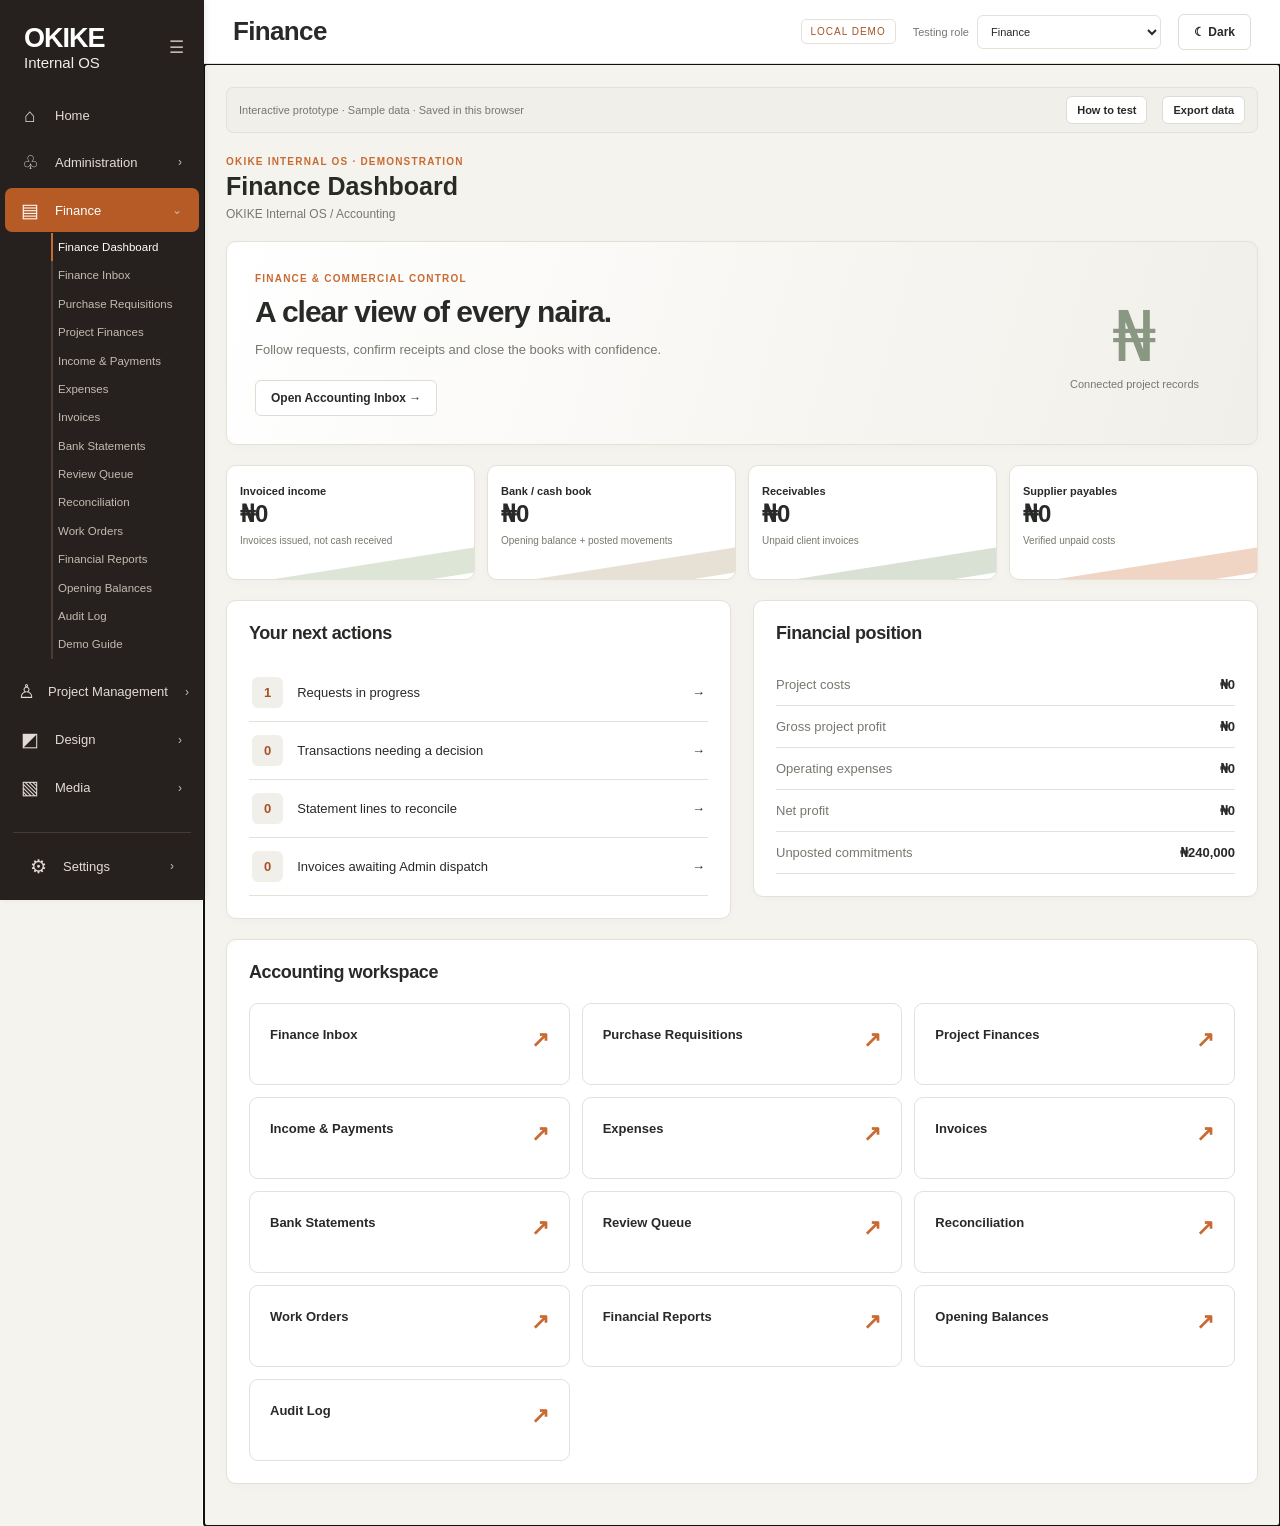
==== integration-candidate/index.html @ 0bf29d43 "Add isolated Administration and Finance integration candidate v0.1 Stage shared OKIKE prototype, dep" ====
<!DOCTYPE html><html lang="en"><head><meta charset="utf-8"><meta name="viewport" content="width=device-width,initial-scale=1"><title>OKIKE | Internal OS — Integrated Development</title><link rel="stylesheet" href="home.css"><link rel="stylesheet" href="accounting.css"><link rel="stylesheet" href="integration.css"></head><body>
<div id="app" class="app-shell"><aside class="sidebar" id="sidebar"><div class="brand-bar"><div class="brand-copy"><b>OKIKE</b><small>Internal OS</small></div><button id="collapseBtn" class="sidebar-toggle" title="Minimize sidebar" aria-label="Minimize sidebar">☰</button></div><nav id="sideNav" aria-label="Main navigation"></nav><div class="sidebar-footer" id="sideSettings"></div></aside>
<div class="main-content"><header class="topbar"><div class="top-title" id="topTitle">Home</div><div class="top-right"><label class="top-search"><span>⌕</span><input id="globalSearch" placeholder="Search across projects, documents, people..." aria-label="Global project search"></label><button class="plain-button notification" id="notifyBtn" title="Notifications">♧<i></i></button><button class="profile" id="profileBtn"><span class="avatar">OK</span><span>OKIKE Team</span><span>⌄</span></button></div></header><main id="content" class="content" tabindex="-1"></main></div></div>
<div id="toast" class="toast" role="status" aria-live="polite"></div><div id="modalRoot"></div><script src="home.js"></script><script src="accounting.js"></script><script src="integration.js"></script></body></html>
---- integration-candidate/home.css ----
:root{--orange:#C96A32;--orange-dark:#A95124;--sage:#899783;--ivory:#F5F3ED;--white:#FFFFFF;--charcoal:#353B36;--stone:#DEDCD3;--muted:#85877F;--sidebar:#29231F;--sidebar-text:#C8C0B7;--success:#66866A;--border:#E9E6DE;--page:#F5F3ED;--panel:#fff;--ink:#282A27;--sub:#77786F;--line:#E5E1D9;--soft:#F1EFE9;--shadow:0 2px 8px rgba(44,37,29,.025)}
body[data-theme="dark"]{--page:#101011;--panel:#1d1b1b;--ink:#F4F1EB;--sub:#B6B2AC;--line:#3A3735;--soft:#262321;--border:#373331;--stone:#514A46;--shadow:0 1px 10px rgba(0,0,0,.2)}
*{box-sizing:border-box}html,body{margin:0;min-height:100%;font-family:Arial,Helvetica,sans-serif;font-size:13px;color:var(--ink);background:var(--page)}button,input,select,textarea{font:inherit}button{cursor:pointer}button:focus-visible,a:focus-visible,input:focus-visible,select:focus-visible,textarea:focus-visible{outline:2px solid var(--orange);outline-offset:2px}a{color:inherit}.app-shell{min-height:100vh;display:flex}.sidebar{width:204px;flex:none;position:fixed;inset:0 auto 0 0;background:#26211E;color:#DED6CD;display:flex;flex-direction:column;z-index:30;transition:width .2s;box-shadow:2px 0 6px #00000010}.brand-bar{display:flex;align-items:center;justify-content:space-between;padding:23px 13px 24px 24px;min-height:94px}.brand-copy b{display:block;font-size:27px;letter-spacing:-1px;color:white}.brand-copy small{font-size:15px;color:#eee}.sidebar-toggle{color:#c3b8af;background:transparent;border:0;border-radius:7px;padding:7px;font-size:17px}.sidebar-toggle:hover{background:#44392f}#sideNav{overflow-y:auto;overflow-x:hidden;flex:1;padding:0 5px;scrollbar-width:thin}.nav-entry{margin-bottom:4px}.nav-main{display:flex;width:100%;align-items:center;gap:13px;background:transparent;color:#e3dcd6;border:0;border-radius:7px;text-align:left;padding:11px 13px;font-size:13px}.nav-main.active{background:#b65a26;color:white}.nav-main:hover:not(.active){background:#3b312c}.nav-icon{font-size:19px;width:24px;text-align:center;line-height:1}.nav-label{flex:1;white-space:nowrap}.nav-arrow{font-size:12px;color:#c4bcb3;padding:4px}.nav-sub{padding:1px 0 7px 46px}.nav-sub a,.nav-sub button{display:block;text-decoration:none;background:none;border:0;color:#c5bbb1;padding:7px 5px;font-size:11.5px;text-align:left;width:100%;line-height:1.25;border-left:2px solid #4a3b33}.nav-sub a:hover,.nav-sub a.selected,.nav-sub button:hover{color:#fff;border-left-color:var(--orange)}.nav-nested{padding-left:10px}.nav-caption{font-size:10px;letter-spacing:.6px;color:#d99269;padding:9px 4px 3px}.sidebar-footer{border-top:1px solid #463a32;margin:8px 13px;padding:11px 0 0}.sidebar.minimized{width:70px}.sidebar.minimized .brand-copy,.sidebar.minimized .nav-label,.sidebar.minimized .nav-arrow,.sidebar.minimized .nav-sub{display:none}.sidebar.minimized .brand-bar{justify-content:center;padding:26px 0;min-height:94px}.sidebar.minimized .nav-main{justify-content:center;padding:15px 8px}.sidebar.minimized .sidebar-footer{margin:8px 8px}.sidebar.minimized .nav-icon{width:auto}.main-content{min-width:0;margin-left:204px;flex:1;transition:margin-left .2s}.sidebar.minimized~.main-content{margin-left:70px}.topbar{height:64px;background:var(--panel);border-bottom:1px solid var(--line);display:flex;justify-content:space-between;align-items:center;padding:0 29px;position:sticky;top:0;z-index:15}.top-title{font-size:26px;font-weight:700;letter-spacing:-.65px}.top-right{display:flex;align-items:center;gap:17px}.top-search{border:1px solid var(--stone);border-radius:7px;height:38px;display:flex;align-items:center;gap:9px;padding:0 12px;min-width:320px;color:var(--sub);background:var(--panel)}.top-search span{font-size:22px}.top-search input{border:0;background:transparent;outline:none;color:var(--ink);width:100%;font-size:12px}.plain-button{border:0;background:none;color:var(--ink);font-size:23px}.notification{position:relative}.notification i{position:absolute;background:var(--orange);width:8px;height:8px;border-radius:50%;right:2px;top:2px}.profile{display:flex;align-items:center;border:0;border-left:1px solid var(--line);padding-left:15px;gap:9px;background:none;color:var(--ink);font-weight:600}.avatar{display:grid;place-items:center;background:#8F9C86;color:white;width:34px;height:34px;border-radius:50%;font-size:12px}.content{max-width:1490px;margin:auto;padding:23px 22px 42px}.home-layout{display:grid;grid-template-columns:minmax(0,2.04fr) minmax(290px,.98fr);gap:16px}.main-stack,.side-stack{display:flex;flex-direction:column;gap:16px;min-width:0}.card{border:1px solid var(--line);background:var(--panel);border-radius:10px;box-shadow:var(--shadow)}.card-pad{padding:18px}.hero{height:195px;position:relative;overflow:hidden;background:linear-gradient(110deg,#eae3db 0%,#f1ebe4 57%,#dbc4a9 100%);display:flex;align-items:center;padding:24px}.hero:after{content:"";position:absolute;right:0;top:0;bottom:0;width:38%;background:linear-gradient(90deg,#f1ebe4 0%,transparent 32%),url('assets/construction-hero.jpg') center/cover no-repeat;opacity:.95}body[data-theme="dark"] .hero{background:linear-gradient(100deg,#29231f,#3c2b22)}body[data-theme="dark"] .hero:after{background:linear-gradient(90deg,#352820 0%,transparent 44%),url('assets/construction-hero.jpg') center/cover no-repeat;filter:brightness(.63)}.hero-copy{z-index:1;max-width:64%}.hero h1{font-size:26px;line-height:1.1;border-left:3px solid var(--orange);padding-left:16px;margin:0 0 10px}.hero p{font-size:13px;line-height:1.5;max-width:465px;margin:0 0 18px 19px}.hero-actions{display:flex;gap:10px;margin-left:1px}.btn{border-radius:6px;border:1px solid var(--stone);background:var(--panel);color:var(--ink);padding:10px 15px;font-size:12px;font-weight:600;display:inline-flex;align-items:center;justify-content:center;gap:8px;text-decoration:none}.btn:hover{border-color:var(--orange)}.btn.primary{background:var(--orange-dark);border-color:var(--orange-dark);color:#fff}.btn.primary:hover{background:#8f411d}.btn.small{padding:7px 10px;font-size:11px}.btn.ghost{border:none;background:transparent;color:var(--orange)}.metrics{display:grid;grid-template-columns:repeat(4,minmax(0,1fr));gap:12px}.metric{position:relative;overflow:hidden;padding:17px 13px;min-height:93px;display:flex;align-items:flex-start;gap:12px}.metric:after{content:"";position:absolute;bottom:-13px;left:0;right:0;height:25px;transform:skewY(-9deg);background:#dde5d6}body[data-theme="dark"] .metric:after{opacity:.21}.metric:nth-child(2):after{background:#e7e0d4}.metric:nth-child(3):after{background:#d9e1d4}.metric:nth-child(4):after{background:#f0d4c4}.metric-icon{font-size:26px;color:var(--orange)}.metric label{display:block;font-size:11px;font-weight:600;margin:2px 0 5px}.metric strong{display:block;font-size:28px;line-height:1}.panel-title{display:flex;align-items:flex-start;justify-content:space-between;gap:10px;margin-bottom:16px}.panel-heading{display:flex;gap:11px;align-items:flex-start}.panel-heading .ico{font-size:24px;color:var(--orange);line-height:1}.panel-title h2{font-size:18px;margin:0 0 4px;letter-spacing:-.4px}.panel-title p{margin:0;color:var(--sub);font-size:11.5px}.inline-link{background:none;border:0;color:var(--orange-dark);font-size:12px;white-space:nowrap;font-weight:bold}.table-scroll{max-height:285px;overflow:auto}.data-table{width:100%;border-collapse:collapse;text-align:left;font-size:11.5px;min-width:660px}.data-table th{background:var(--soft);font-size:10.5px;text-align:left;padding:11px 10px;position:sticky;top:0;z-index:1}.data-table th:first-child{border-radius:7px 0 0 7px}.data-table th:last-child{border-radius:0 7px 7px 0}.data-table td{border-bottom:1px solid var(--line);padding:9px 10px}.data-table td strong{display:block;font-size:11.5px}.data-table td small{display:block;color:var(--sub);font-size:10px;margin-top:3px}.status{display:inline-flex;padding:5px 9px;border-radius:15px;font-weight:600;font-size:10.5px;background:#e9e7e3;color:#555}.status.active,.status.on-track,.status.completed{background:#dfe9d9;color:#37553b}.status.at-risk{background:#fbe2d0;color:#a65225}.status.planning,.status.pending{background:#e7e6e1;color:#64615b}.status.on-hold{background:#f3e3cf;color:#8b6128}body[data-theme="dark"] .status{filter:brightness(.8)}.progress{display:inline-block;vertical-align:middle;width:80px;height:7px;background:var(--line);border-radius:9px;overflow:hidden;margin-left:7px}.progress span{display:block;height:100%;background:var(--orange-dark);border-radius:9px}.dots{background:transparent;border:0;color:var(--ink);font-size:20px;padding:3px 9px;border-radius:5px}.dots:hover{background:var(--soft)}.dots-wrap{position:relative}.dots-menu{position:absolute;right:4px;top:29px;background:var(--panel);border:1px solid var(--line);border-radius:8px;z-index:12;min-width:192px;box-shadow:0 9px 24px #0002;padding:5px}.dots-menu button{display:block;width:100%;text-align:left;border:0;background:none;padding:10px 8px;color:var(--ink);font-size:11.5px;border-radius:5px}.dots-menu button:hover{background:var(--soft)}.lower-grid{display:grid;grid-template-columns:1fr 1fr;gap:12px}.chart{height:143px;width:100%;display:block}.chart text{font:11px Arial;fill:var(--sub)}.search-field{height:40px;display:flex;gap:8px;align-items:center;border:1px solid var(--stone);border-radius:6px;padding:0 12px}.search-field input{width:100%;border:0;outline:none;background:transparent;color:var(--ink)}.quick-filters{display:flex;gap:7px;flex-wrap:wrap;margin-top:10px}.chip{border:0;padding:8px 12px;background:var(--soft);border-radius:8px;color:var(--ink);font-size:11px}.chip.active{background:#8e9c83;color:#fff}.list-item{display:flex;gap:11px;padding:10px 0;border-bottom:1px solid var(--line);align-items:flex-start}.list-item:last-child{border-bottom:0}.list-item strong{font-size:12px}.list-item small{display:block;color:var(--sub);font-size:11px;margin-top:4px;line-height:1.35}.list-item input[type=checkbox]{accent-color:var(--orange);margin-top:4px}.list-item .grow{flex:1}.priority{background:#f6ddd0;color:#9b481e;border-radius:6px;padding:4px 7px;font-size:10px}.priority.medium{background:#e0e5d9;color:#57664d}.date-tile{flex:none;width:45px;background:var(--soft);border-radius:6px;padding:7px 4px;text-align:center;font-size:10px;font-weight:700}.date-tile b{display:block;font-size:16px}.kicker{font-size:10px;text-transform:uppercase;letter-spacing:1.2px;color:var(--orange);font-weight:700}.page-heading{display:flex;justify-content:space-between;align-items:center;gap:16px;margin-bottom:16px}.page-heading h1{font-size:25px;margin:4px 0 6px}.page-heading p{margin:0;color:var(--sub);font-size:12px}.page-content{max-width:1180px;margin:0 auto}.toolbar{display:flex;gap:10px;flex-wrap:wrap;align-items:center}.project-rows .data-table{min-width:750px}.project-panel{display:grid;grid-template-columns:repeat(3,1fr);gap:14px}.project-head{padding:18px;display:flex;justify-content:space-between;align-items:center}.tabs{display:flex;gap:5px;overflow:auto;padding-bottom:7px;border-bottom:1px solid var(--line);margin-bottom:16px}.tab{padding:10px 15px;border:none;background:none;color:var(--sub);white-space:nowrap;border-bottom:3px solid transparent}.tab.active{color:var(--orange-dark);border-bottom-color:var(--orange);font-weight:bold}.placeholder{padding:25px;background:var(--soft);border:1px dashed var(--stone);border-radius:8px;color:var(--sub);line-height:1.65}.form-card{padding:23px;margin-bottom:15px}.form-card h2{font-size:16px;margin:0 0 4px}.form-card p{font-size:11px;color:var(--sub);margin:0 0 19px}.form-grid{display:grid;grid-template-columns:repeat(2,1fr);gap:17px}.field{display:flex;flex-direction:column;gap:7px;min-width:0}.field.wide{grid-column:1/-1}.field label{font-size:11px;font-weight:700}.field input,.field select,.field textarea{width:100%;padding:12px 13px;background:var(--panel);color:var(--ink);border:1px solid var(--stone);border-radius:6px;min-height:42px}.field textarea{min-height:90px;resize:vertical}.required{color:var(--orange)}.error-message{color:#b44e31;font-size:11px}.form-actions{display:flex;justify-content:space-between;gap:10px;flex-wrap:wrap;margin-top:20px}.settings-row{display:flex;align-items:center;justify-content:space-between;padding:16px 0;border-bottom:1px solid var(--line);gap:15px}.toggle{border:1px solid var(--stone);border-radius:20px;padding:4px 9px;background:var(--soft);min-width:53px;color:var(--ink)}.toggle.on{background:#cfdccc;color:#315736}.modal-backdrop{position:fixed;inset:0;background:#0008;z-index:60;display:flex;align-items:center;justify-content:center;padding:15px}.modal{width:min(600px,96vw);max-height:90vh;overflow:auto;background:var(--panel);border-radius:12px;box-shadow:0 22px 50px #0004;padding:24px}.modal.wide{width:min(790px,96vw)}.modal header{display:flex;justify-content:space-between;align-items:center;margin-bottom:18px}.modal h2{font-size:20px;margin:0}.modal .close{background:none;border:none;font-size:25px;color:var(--ink)}.modal-actions{display:flex;justify-content:flex-end;gap:10px;margin-top:18px}.toast{position:fixed;z-index:100;bottom:25px;right:25px;padding:13px 17px;background:#353B36;color:#fff;border-radius:7px;box-shadow:0 6px 18px #0002;opacity:0;transform:translateY(7px);pointer-events:none;transition:.2s}.toast.show{opacity:1;transform:translateY(0)}.info-grid{display:grid;grid-template-columns:repeat(2,1fr);gap:12px}.info-grid div{background:var(--soft);border-radius:7px;padding:12px}.info-grid small{color:var(--sub);display:block;margin-bottom:5px}.info-grid strong{font-size:13px}.demo-tag{display:inline-block;font-size:10px;color:var(--sub);margin:6px 0 0}.clickable{cursor:pointer}.section-shell .card{margin-bottom:14px}.section-link-grid{display:grid;grid-template-columns:repeat(3,1fr);gap:12px}.section-link-grid button{border:1px solid var(--line);border-radius:9px;padding:20px;background:var(--panel);color:var(--ink);text-align:left;font-weight:600;min-height:82px}.section-link-grid button:hover{border-color:var(--orange)}.section-link-grid button span{display:block;font-size:22px;color:var(--orange);margin-bottom:8px}.note{font-size:11px;color:var(--sub)}
@media(max-width:1200px){.home-layout{grid-template-columns:minmax(0,1.7fr) minmax(260px,1fr)}.metrics{gap:7px}.metric{padding:12px 8px;gap:7px}.metric label{font-size:10px}.metric-icon{font-size:20px}.metric strong{font-size:25px}.hero-copy{max-width:68%}.top-search{min-width:220px}}
@media(max-width:1020px){.home-layout{grid-template-columns:1fr}.side-stack{display:grid;grid-template-columns:repeat(2,minmax(0,1fr))}.side-stack .card:last-child{grid-column:1/-1}.content{padding:18px}.topbar{padding:0 18px}.hero-copy{max-width:63%}}
@media(max-width:780px){.sidebar{width:70px}.sidebar .brand-copy,.sidebar .nav-label,.sidebar .nav-arrow,.sidebar .nav-sub{display:none}.sidebar .brand-bar{justify-content:center;padding:25px 0}.sidebar .nav-main{justify-content:center;padding:15px 7px}.sidebar .nav-icon{width:auto}.main-content{margin-left:70px}.top-search{min-width:170px}.top-title{font-size:22px}.profile span:not(.avatar){display:none}.metrics{grid-template-columns:repeat(2,1fr)}.section-link-grid{grid-template-columns:repeat(2,1fr)}.hero-copy{max-width:72%}}
@media(max-width:580px){.top-search{display:none}.lower-grid,.side-stack,.form-grid,.info-grid,.project-panel{grid-template-columns:1fr}.side-stack .card:last-child{grid-column:auto}.hero-copy{max-width:100%}.hero:after{opacity:.25}.hero{min-height:210px;height:auto}.hero h1{font-size:23px}.hero-actions{flex-wrap:wrap}.section-link-grid{grid-template-columns:1fr}.content{padding:13px}}
---- integration-candidate/accounting.css ----
.accounting{display:grid;gap:20px}.accounting .page-heading{margin-bottom:0}.acct-banner{display:flex;align-items:center;gap:12px;background:var(--soft);border:1px solid var(--line);border-radius:7px;padding:8px 12px;color:var(--sub);font-size:11px}.acct-banner>span{flex:1}.demo-pill{font-size:10px;letter-spacing:1px;color:var(--orange-dark);padding:6px 9px;border:1px solid var(--line);border-radius:5px}.role-label{display:flex;align-items:center;gap:8px;color:var(--sub);font-size:11px}.role-label select{padding:9px;border:1px solid var(--line);background:var(--panel);color:var(--ink);border-radius:6px}.account-hero{padding:28px;display:flex;justify-content:space-between;align-items:center;background:linear-gradient(105deg,var(--panel),var(--soft))}.account-hero h1{font-size:30px;letter-spacing:-1px;margin:10px 0}.account-hero p{color:var(--sub);margin-bottom:23px}.hero-figure{font-size:70px;color:var(--sage);text-align:center;padding:0 30px}.hero-figure small{display:block;font-size:11px;color:var(--sub)}.acct-grid{display:grid;grid-template-columns:1fr 1fr;gap:18px}.acct-table{overflow:auto;margin-top:15px}.acct-table .data-table{min-width:600px}.acct-table .data-table td{padding:14px 10px}.data-table .btn{margin:2px}.metric small{display:block;font-size:10px;color:var(--sub);margin-top:9px}.metric{min-height:115px}.action-list button{width:100%;display:flex;align-items:center;gap:14px;padding:13px 3px;border:0;border-bottom:1px solid var(--line);background:transparent;color:var(--ink);text-align:left}.action-list b{background:var(--soft);padding:8px 12px;border-radius:6px;color:var(--orange-dark)}.action-list span:first-of-type{flex:1}.summary-row{display:flex;justify-content:space-between;gap:12px;padding:13px 0;border-bottom:1px solid var(--line)}.summary-row span{color:var(--sub)}.tile-arrow{float:right;color:var(--orange)}.section-link-grid button{position:relative}.empty{text-align:center;color:var(--sub);padding:28px!important}.guide li{line-height:1.7;margin-bottom:15px}.btn:disabled{opacity:.4;cursor:not-allowed}.form-grid .field input,.form-grid .field select{width:100%;padding:11px;border:1px solid var(--line);border-radius:6px;background:var(--panel);color:var(--ink);margin-top:7px}.modal{max-height:88vh;overflow:auto}.modal .form-grid{padding-top:12px}.invoice-brand{font-size:32px;font-weight:800;display:flex;justify-content:space-between}.invoice-brand span{font-size:18px;color:var(--orange)}body[data-theme=dark] .demo-pill{color:#e7a17c}.accounting .section-link-grid{grid-template-columns:repeat(3,minmax(0,1fr))}.hero:after{display:none}.hero-copy{max-width:100%}@media(max-width:1050px){.top-search{display:none}.acct-grid{grid-template-columns:1fr}.hero-figure{display:none}.accounting .section-link-grid{grid-template-columns:repeat(2,minmax(0,1fr))}.topbar{padding:0 15px}.top-right{gap:7px}.role-label{font-size:0}.role-label select{font-size:12px}}@media print{.sidebar,.topbar,.acct-banner,.toolbar,.modal-actions,.btn,.page-heading{display:none!important}.main-content{margin:0}.modal-backdrop{position:static;background:white;padding:0}.modal{max-height:none;box-shadow:none;border:0;max-width:none;width:100%}body:has(.modal) .app-shell{display:none}.acct-grid{display:block}.card{break-inside:avoid}.modal header{display:none}}
.accounting,.accounting>.card,.acct-grid>.card{min-width:0}.acct-grid{grid-template-columns:repeat(2,minmax(0,1fr))}.acct-banner{flex-wrap:wrap}.acct-banner>span{min-width:200px}.acct-grid .data-table{min-width:0}@media(max-width:1050px){.acct-grid{grid-template-columns:1fr}}
---- integration-candidate/integration.css ----
/* Integration styles layer — preserves OKIKE design tokens and existing quotation styles. */
.department-module{width:100%;height:calc(100vh - 106px);min-height:680px;border:0;display:block;background:var(--ivory,#F5F3ED)}
.integration-note{background:var(--soft,#F5F3ED);border:1px solid var(--line,#DEDCD3);border-radius:9px;padding:14px 18px;margin-bottom:14px;color:var(--ink,#353B36);line-height:1.55}
.integration-note strong{color:var(--orange-dark,#A95124)}
.integration-actions{display:flex;flex-wrap:wrap;gap:9px;margin:12px 0 15px}
.integration-actions .btn{min-width:145px;justify-content:center}
.integration-list{display:grid;gap:10px}.integration-item{padding:13px 15px;border:1px solid var(--line,#DEDCD3);border-radius:8px;background:var(--panel,#FFF);display:grid;gap:5px}
.integration-item small{color:var(--sub,#777)}.integration-grid{display:grid;grid-template-columns:repeat(3,minmax(0,1fr));gap:16px;margin:16px 0}
.integration-grid>section{min-width:0}.integration-count{font-size:25px;color:var(--orange,#C96A32);font-weight:700}
.accounting .acct-grid{grid-template-columns:repeat(2,minmax(0,1fr));align-items:start;gap:22px}.accounting .acct-grid>.card{min-width:0;overflow:hidden}
.accounting .acct-table{max-width:100%;overflow-x:auto;overflow-y:hidden;margin-top:18px;scrollbar-gutter:stable}
.accounting .acct-table .data-table{width:max-content;min-width:100%;border-collapse:separate;border-spacing:0}
.accounting .acct-table .data-table th,.accounting .acct-table .data-table td{padding:13px 15px;text-align:left;vertical-align:top;line-height:1.45;min-width:95px;white-space:normal;overflow-wrap:anywhere}
.accounting .acct-table .data-table th:first-child,.accounting .acct-table .data-table td:first-child{min-width:150px}
.accounting .acct-table .data-table td .btn{display:inline-flex;align-items:center;min-height:34px;margin:3px 5px 3px 0;white-space:nowrap}
.accounting .card-pad{padding:22px}.accounting .form-grid{gap:16px}.accounting .field{min-width:0}.accounting .field input,.accounting .field select{max-width:100%;min-height:40px}
.accounting .summary-row{align-items:baseline;flex-wrap:wrap}.accounting .summary-row b{overflow-wrap:anywhere}
.accounting .acct-banner{gap:15px}.accounting .role-label{font-size:12px}
@media(max-width:1100px){.accounting .acct-grid{grid-template-columns:minmax(0,1fr)}.integration-grid{grid-template-columns:1fr}}
@media(max-width:700px){.department-module{min-height:780px;height:calc(100vh - 92px)}.integration-actions .btn{min-width:0;flex:1}.accounting .card-pad{padding:16px}}
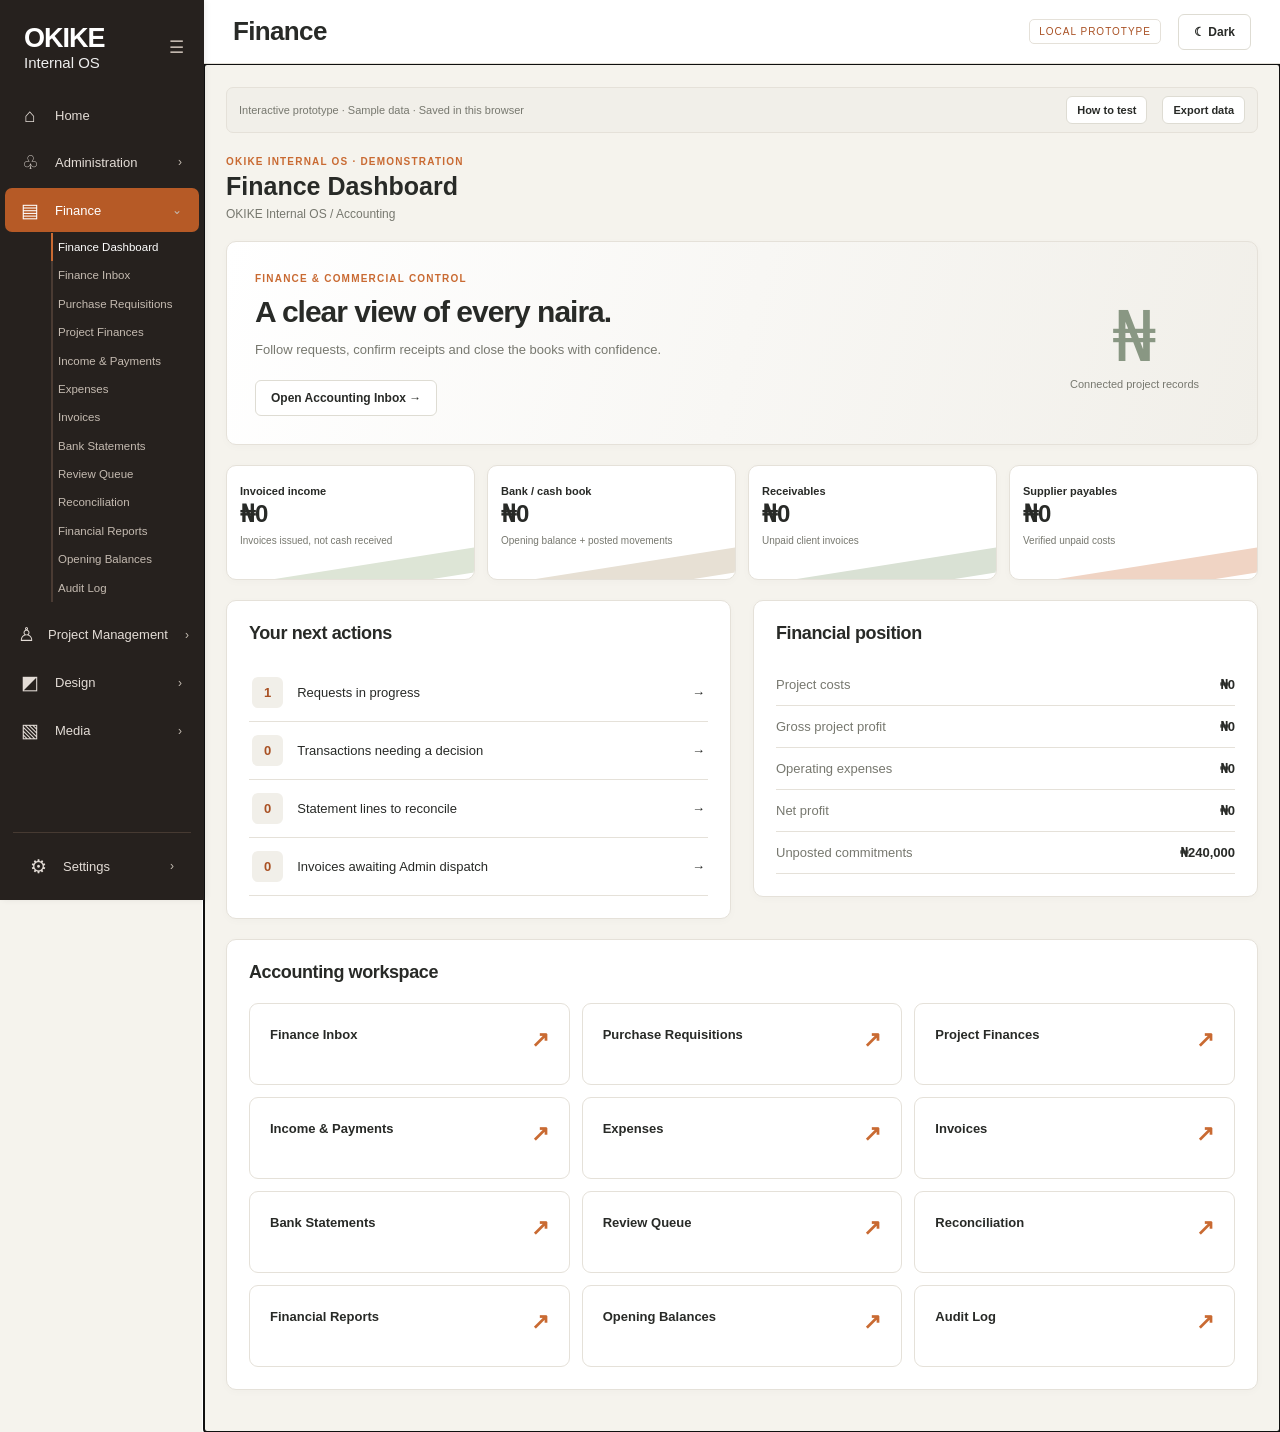
==== commit 8a05461f: "Load section-owned workspace router after legacy compatibility adapters" ====
--- a/integration-candidate/index.html
+++ b/integration-candidate/index.html
@@ -1,4 +1,4 @@
 <!DOCTYPE html><html lang="en"><head><meta charset="utf-8"><meta name="viewport" content="width=device-width,initial-scale=1"><title>OKIKE | Internal OS — Integrated Development</title><link rel="stylesheet" href="home.css"><link rel="stylesheet" href="accounting.css"><link rel="stylesheet" href="integration.css"></head><body>
 <div id="app" class="app-shell"><aside class="sidebar" id="sidebar"><div class="brand-bar"><div class="brand-copy"><b>OKIKE</b><small>Internal OS</small></div><button id="collapseBtn" class="sidebar-toggle" title="Minimize sidebar" aria-label="Minimize sidebar">☰</button></div><nav id="sideNav" aria-label="Main navigation"></nav><div class="sidebar-footer" id="sideSettings"></div></aside>
 <div class="main-content"><header class="topbar"><div class="top-title" id="topTitle">Home</div><div class="top-right"><label class="top-search"><span>⌕</span><input id="globalSearch" placeholder="Search across projects, documents, people..." aria-label="Global project search"></label><button class="plain-button notification" id="notifyBtn" title="Notifications">♧<i></i></button><button class="profile" id="profileBtn"><span class="avatar">OK</span><span>OKIKE Team</span><span>⌄</span></button></div></header><main id="content" class="content" tabindex="-1"></main></div></div>
-<div id="toast" class="toast" role="status" aria-live="polite"></div><div id="modalRoot"></div><script src="home.js"></script><script src="accounting.js"></script><script src="integration.js"></script></body></html>
+<div id="toast" class="toast" role="status" aria-live="polite"></div><div id="modalRoot"></div><script src="home.js"></script><script src="accounting.js"></script><script src="integration.js"></script><script src="department-router.js"></script></body></html>
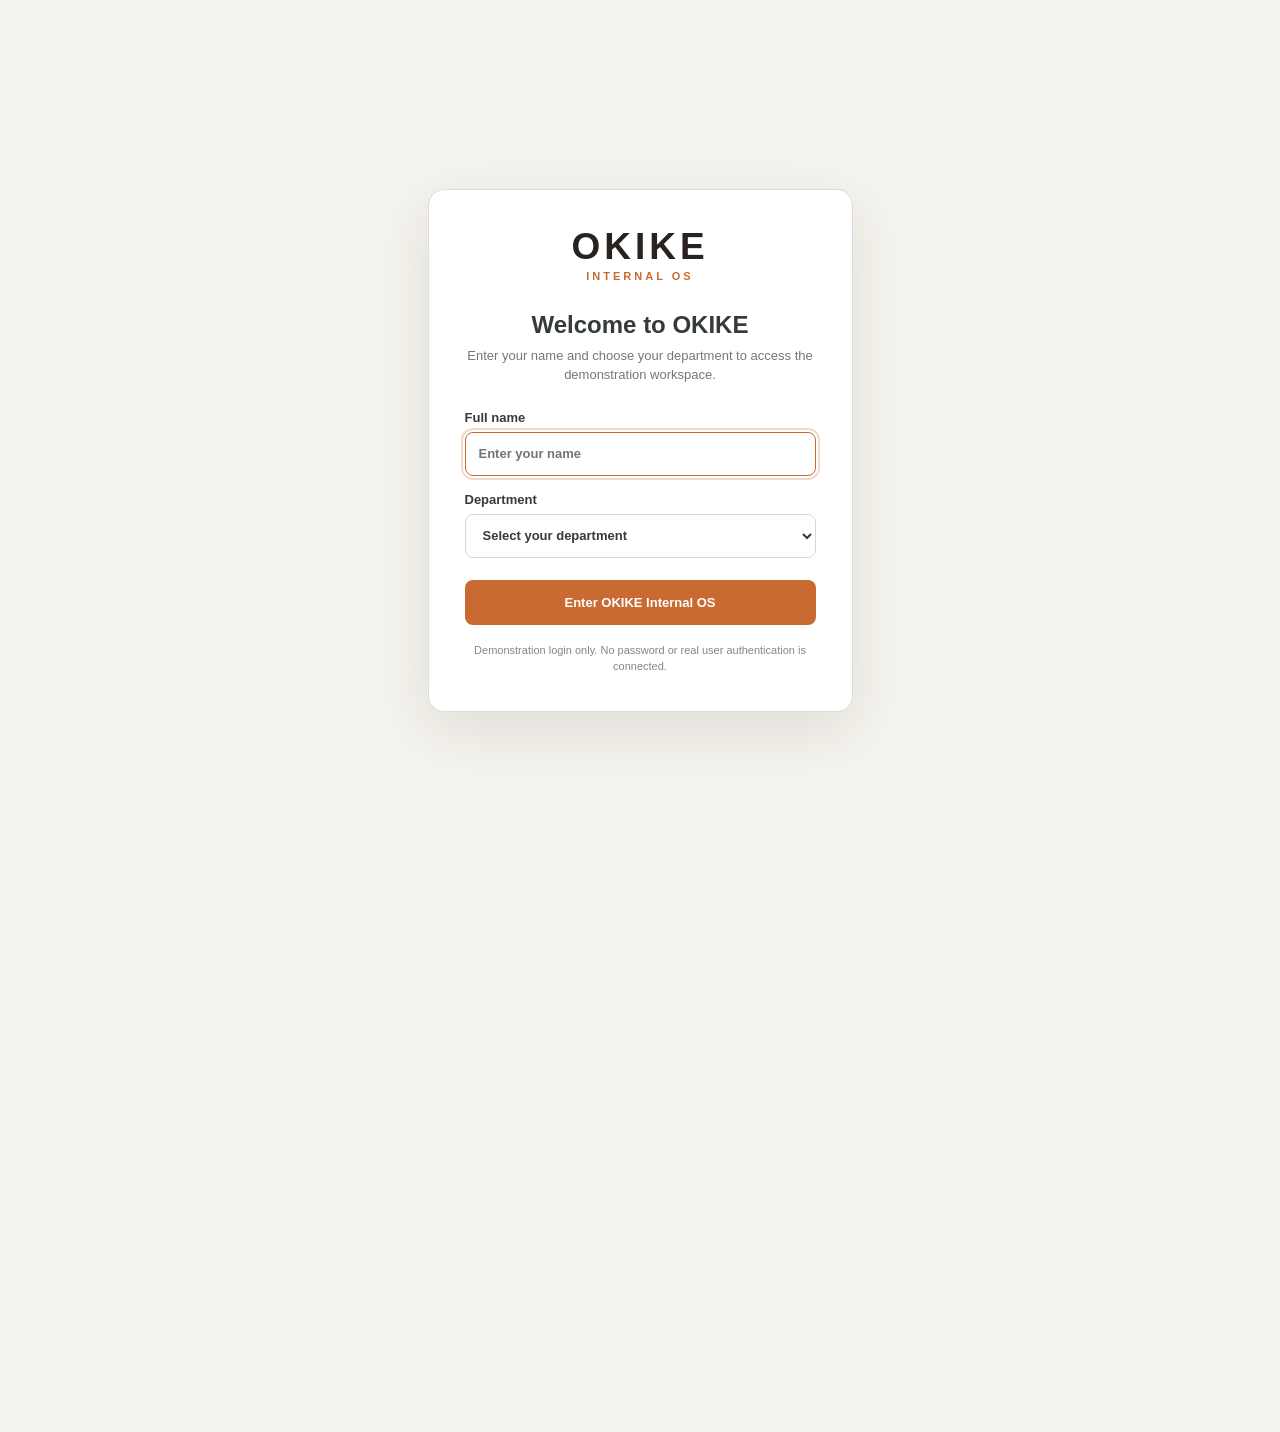
==== commit 5b40e2d2: "Mount OKIKE login gate before showing the integrated desktop workspace" ====
--- a/integration-candidate/index.html
+++ b/integration-candidate/index.html
@@ -1,4 +1,4 @@
-<!DOCTYPE html><html lang="en"><head><meta charset="utf-8"><meta name="viewport" content="width=device-width,initial-scale=1"><title>OKIKE | Internal OS — Integrated Development</title><link rel="stylesheet" href="home.css"><link rel="stylesheet" href="accounting.css"><link rel="stylesheet" href="integration.css"></head><body>
+<!DOCTYPE html><html lang="en"><head><meta charset="utf-8"><meta name="viewport" content="width=device-width,initial-scale=1"><title>OKIKE | Internal OS — Integrated Development</title><link rel="stylesheet" href="home.css"><link rel="stylesheet" href="accounting.css"><link rel="stylesheet" href="integration.css"><link rel="stylesheet" href="home-integrated.css"><link rel="stylesheet" href="access.css"></head><body class="access-pending"><div id="accessGate" class="access-gate" hidden></div>
 <div id="app" class="app-shell"><aside class="sidebar" id="sidebar"><div class="brand-bar"><div class="brand-copy"><b>OKIKE</b><small>Internal OS</small></div><button id="collapseBtn" class="sidebar-toggle" title="Minimize sidebar" aria-label="Minimize sidebar">☰</button></div><nav id="sideNav" aria-label="Main navigation"></nav><div class="sidebar-footer" id="sideSettings"></div></aside>
 <div class="main-content"><header class="topbar"><div class="top-title" id="topTitle">Home</div><div class="top-right"><label class="top-search"><span>⌕</span><input id="globalSearch" placeholder="Search across projects, documents, people..." aria-label="Global project search"></label><button class="plain-button notification" id="notifyBtn" title="Notifications">♧<i></i></button><button class="profile" id="profileBtn"><span class="avatar">OK</span><span>OKIKE Team</span><span>⌄</span></button></div></header><main id="content" class="content" tabindex="-1"></main></div></div>
-<div id="toast" class="toast" role="status" aria-live="polite"></div><div id="modalRoot"></div><script src="home.js"></script><script src="accounting.js"></script><script src="integration.js"></script><script src="department-router.js"></script></body></html>
+<div id="toast" class="toast" role="status" aria-live="polite"></div><div id="modalRoot"></div><script src="home.js"></script><script src="accounting.js"></script><script src="department-router.js"></script><script src="home-integration.js"></script><script src="access.js"></script></body></html>
--- a/integration-candidate/home-integrated.css
+++ b/integration-candidate/home-integrated.css
@@ -0,0 +1,18 @@
+/* Department-wide theme parity and Home live-data indicators. */
+.task-indicator{display:inline-flex;width:16px;height:16px;align-items:center;justify-content:center;border:1px solid var(--line);border-radius:4px;color:var(--sage);font-size:16px;margin-right:8px}
+body[data-theme="dark"] .department-module{background:var(--page)}
+body[data-theme="dark"] .accounting,
+body[data-theme="dark"] .section-shell,
+body[data-theme="dark"] .department-project-content{color:var(--ink);background:var(--page)}
+body[data-theme="dark"] .integration-note,
+body[data-theme="dark"] .department-title{background:var(--panel);color:var(--ink);border-color:var(--line)}
+body[data-theme="dark"] .accounting input,
+body[data-theme="dark"] .accounting select,
+body[data-theme="dark"] .accounting textarea{background:var(--soft);color:var(--ink);border-color:var(--line)}
+body[data-theme="dark"] .accounting .card,
+body[data-theme="dark"] .accounting .acct-banner,
+body[data-theme="dark"] .accounting .acct-table{background:var(--panel);color:var(--ink);border-color:var(--line)}
+body[data-theme="dark"] .accounting .data-table th,
+body[data-theme="dark"] .accounting .data-table td{border-color:var(--line);color:var(--ink)}
+body[data-theme="dark"] .accounting .note,
+body[data-theme="dark"] .accounting small{color:var(--sub)}
--- a/integration-candidate/access.css
+++ b/integration-candidate/access.css
@@ -0,0 +1,32 @@
+/* OKIKE Access Experience v0.1 — demonstration gate, not security. */
+body.access-pending #app,body.access-locked #app{visibility:hidden}
+body.access-locked,body.access-pending{overflow:hidden}
+.access-gate{position:fixed;inset:0;z-index:150;background:#F5F3ED;color:#353B36;display:flex;align-items:center;justify-content:center;padding:24px;overflow-y:auto}
+.access-gate[hidden]{display:none!important}
+.access-login{width:100%;max-width:425px;background:#fff;padding:36px;border:1px solid #DEDCD3;border-radius:16px;box-shadow:0 18px 60px rgba(41,35,31,.1)}
+.access-brand{text-align:center;margin-bottom:28px}.access-logo{font-size:37px;font-weight:800;letter-spacing:4px;color:#29231F}
+.access-brand small{font-size:11px;color:#C96A32;font-weight:700;letter-spacing:3px}
+.access-login h1{font-size:24px;margin:0 0 7px;text-align:center}.access-login .hint{text-align:center;color:#757970;line-height:1.5;font-size:13px;margin:0 0 25px}
+.access-field{display:block;margin:16px 0;font-size:13px;font-weight:700}.access-field span{display:block;margin-bottom:7px}
+.access-field input,.access-field select{width:100%;height:44px;padding:10px 13px;border:1px solid #D9D9D2;background:#fff;color:#353B36;border-radius:8px}
+.access-field input:focus,.access-field select:focus{border-color:#C96A32;outline:2px solid #C96A3240}
+.access-submit{display:block;width:100%;min-height:45px;border:0;background:#C96A32;color:#fff;font-weight:700;border-radius:8px;margin-top:22px}
+.access-submit:hover{background:#A95124}
+.access-disclaimer{font-size:11px;line-height:1.5;text-align:center;color:#85877F;margin:17px 0 0}
+.access-session{display:flex;gap:8px;align-items:center;flex-wrap:wrap;justify-content:flex-end}
+.access-person{display:flex;flex-direction:column;text-align:right;gap:2px}
+.access-person strong{font-size:12px;color:var(--ink)}.access-person small{color:var(--sub);font-size:11px}
+.access-user-button{border:1px solid var(--line);border-radius:9px;padding:7px 11px;background:var(--panel);color:var(--ink);cursor:pointer}
+.access-user-button:hover{border-color:var(--orange)}
+.access-profile-menu{position:absolute;top:calc(100% + 8px);right:0;z-index:80;background:var(--panel);color:var(--ink);border:1px solid var(--line);border-radius:10px;box-shadow:0 12px 30px rgba(0,0,0,.13);min-width:205px;padding:8px}
+.access-profile-menu[hidden]{display:none!important}
+.access-profile-menu p{font-size:12px;margin:7px 9px;color:var(--sub);overflow-wrap:anywhere}
+.access-profile-menu button{width:100%;text-align:left;background:transparent;border:0;border-radius:6px;color:var(--ink);padding:10px;font-size:13px}
+.access-profile-menu button:hover{background:var(--soft)}
+.access-header{position:relative}
+.access-denied{max-width:620px;margin:8vh auto;background:var(--panel);border:1px solid var(--line);border-radius:15px;padding:46px 32px;text-align:center}
+.access-denied .access-lock{font-size:35px;color:var(--orange);display:block;margin-bottom:14px}
+.access-denied h1{margin:0 0 12px;font-size:24px}.access-denied p{color:var(--sub);line-height:1.6}
+.access-denied .btn{margin-top:16px}
+body[data-theme=dark] .access-denied{background:var(--panel)}
+@media(max-width:700px){.access-login{padding:25px 20px}.access-person{display:none}.access-session{gap:4px}.access-user-button{padding:7px}}
